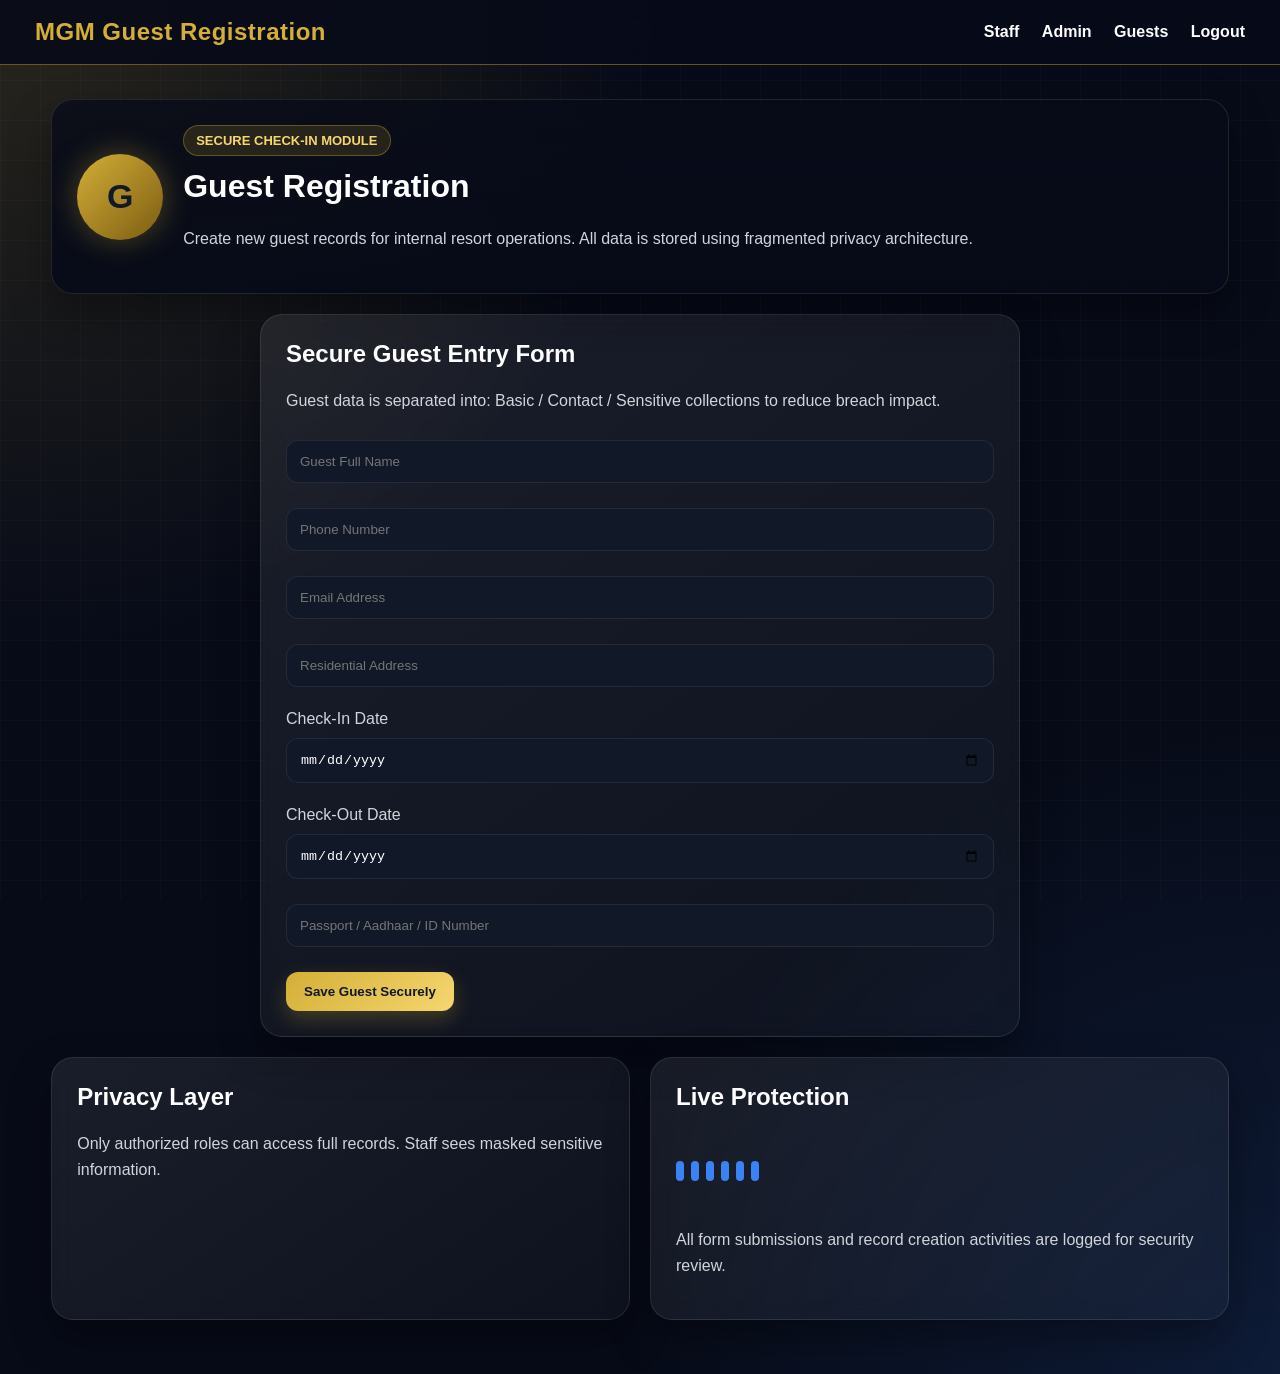
==== templates/add_guest.html @ 6ffce4ae "Initial commit - MGM Secure Guest System" ====
<!DOCTYPE html>
<html>
<head>
<title>Add Guest</title>
<link rel="stylesheet" href="/static/style.css">
</head>
<body>

<div class="navbar">
<div class="logo">MGM Guest Registration</div>
<div>
<a href="/staff">Staff</a>
<a href="/admin">Admin</a>
<a href="/view_guests">Guests</a>
<a href="/logout">Logout</a>
</div>
</div>

<div class="container">

<div class="card profile-card" style="background-image:linear-gradient(rgba(7,11,24,0.78),rgba(7,11,24,0.92)),url('https://images.unsplash.com/photo-1445019980597-93fa8acb246c?auto=format&fit=crop&w=1400&q=80');background-size:cover;background-position:center;">
<div class="profile-avatar">G</div>
<div>
<span class="badge">SECURE CHECK-IN MODULE</span>
<h1>Guest Registration</h1>
<p>
Create new guest records for internal resort operations.
All data is stored using fragmented privacy architecture.
</p>
</div>
</div>

<div class="card" style="max-width:760px;margin:auto;">

<h2>Secure Guest Entry Form</h2>

<p>
Guest data is separated into:
Basic / Contact / Sensitive collections to reduce breach impact.
</p>

<form method="POST">

<input type="text"
name="name"
placeholder="Guest Full Name"
required>

<input type="text"
name="phone"
placeholder="Phone Number"
required>

<input type="email"
name="email"
placeholder="Email Address"
required>

<input type="text"
name="address"
placeholder="Residential Address"
required>

<label>Check-In Date</label>
<input type="date"
name="checkin"
required>

<label>Check-Out Date</label>
<input type="date"
name="checkout"
required>

<input type="text"
name="idproof"
placeholder="Passport / Aadhaar / ID Number"
required>

<button class="btn" type="submit">
Save Guest Securely
</button>

</form>

</div>

<div class="grid">

<div class="card">
<h2>Privacy Layer</h2>
<p>
Only authorized roles can access full records. Staff sees masked sensitive information.
</p>
</div>

<div class="card">
<h2>Live Protection</h2>
<div class="ai-wave">
<span></span><span></span><span></span><span></span><span></span><span></span>
</div>
<p>
All form submissions and record creation activities are logged for security review.
</p>
</div>

</div>

</div>

</body>
</html>
---- static/style.css ----
*{
    box-sizing:border-box;
}

body{
    margin:0;
    padding:0;
    font-family:Arial, Helvetica, sans-serif;
    background:
        radial-gradient(circle at top left, rgba(212,175,55,0.16), transparent 35%),
        radial-gradient(circle at bottom right, rgba(59,130,246,0.14), transparent 35%),
        #070b18;
    color:white;
    min-height:100vh;
}

body::before{
    content:"";
    position:fixed;
    inset:0;
    background-image:
        linear-gradient(rgba(255,255,255,0.025) 1px, transparent 1px),
        linear-gradient(90deg, rgba(255,255,255,0.025) 1px, transparent 1px);
    background-size:40px 40px;
    pointer-events:none;
    z-index:-1;
}

.navbar{
    display:flex;
    justify-content:space-between;
    align-items:center;
    padding:18px 35px;
    background:rgba(7,11,24,0.88);
    border-bottom:1px solid rgba(212,175,55,0.45);
    backdrop-filter:blur(14px);
    position:sticky;
    top:0;
    z-index:10;
}

.logo{
    font-size:24px;
    font-weight:bold;
    color:#d4af37;
    letter-spacing:0.5px;
}

.navbar a{
    color:white;
    text-decoration:none;
    margin-left:18px;
    font-weight:bold;
    position:relative;
}

.navbar a::after{
    content:"";
    position:absolute;
    left:0;
    bottom:-6px;
    width:0;
    height:2px;
    background:#d4af37;
    transition:0.3s;
}

.navbar a:hover{
    color:#d4af37;
}

.navbar a:hover::after{
    width:100%;
}

.container{
    width:92%;
    margin:auto;
    padding:34px 0;
    animation:fadeUp 0.7s ease;
}

.grid{
    display:grid;
    grid-template-columns:repeat(auto-fit,minmax(260px,1fr));
    gap:20px;
    margin-top:20px;
}

.card{
    background:linear-gradient(145deg, rgba(255,255,255,0.08), rgba(255,255,255,0.03));
    border:1px solid rgba(255,255,255,0.10);
    border-radius:22px;
    padding:25px;
    margin-bottom:20px;
    box-shadow:0 18px 40px rgba(0,0,0,0.35);
    backdrop-filter:blur(12px);
    transition:0.35s ease;
    position:relative;
    overflow:hidden;
}

.card::before{
    content:"";
    position:absolute;
    inset:0;
    background:linear-gradient(120deg, transparent, rgba(212,175,55,0.08), transparent);
    transform:translateX(-120%);
    transition:0.6s;
}

.card:hover{
    transform:translateY(-6px);
    border-color:rgba(212,175,55,0.55);
    box-shadow:0 22px 50px rgba(212,175,55,0.12);
}

.card:hover::before{
    transform:translateX(120%);
}

.card h1,
.card h2,
.card h3{
    margin-top:0;
    color:#ffffff;
}

.btn{
    display:inline-block;
    background:linear-gradient(135deg,#d4af37,#f5d76e);
    color:#111827;
    padding:12px 18px;
    border:none;
    border-radius:12px;
    text-decoration:none;
    font-weight:bold;
    cursor:pointer;
    margin-top:10px;
    margin-right:10px;
    transition:0.25s;
    box-shadow:0 8px 20px rgba(212,175,55,0.25);
}

.btn:hover{
    transform:translateY(-3px) scale(1.02);
    box-shadow:0 12px 28px rgba(212,175,55,0.35);
}

input, select{
    width:100%;
    padding:13px;
    margin-top:10px;
    margin-bottom:15px;
    border-radius:12px;
    border:1px solid rgba(255,255,255,0.08);
    outline:none;
    background:#111827;
    color:white;
    transition:0.25s;
}

input:focus, select:focus{
    border-color:#d4af37;
    box-shadow:0 0 0 3px rgba(212,175,55,0.15);
}

label{
    display:block;
    margin-top:8px;
    color:#d1d5db;
}

table{
    width:100%;
    border-collapse:collapse;
    margin-top:15px;
    overflow:hidden;
    border-radius:14px;
}

table th{
    background:#111827;
    color:#d4af37;
    padding:13px;
    text-align:left;
}

table td{
    padding:13px;
    border-bottom:1px solid rgba(255,255,255,0.08);
}

table tr{
    transition:0.25s;
}

table tr:hover{
    background:rgba(212,175,55,0.06);
}

.alert{
    color:#ff5c5c;
    font-weight:bold;
    text-shadow:0 0 10px rgba(255,92,92,0.25);
}

.success{
    color:#22c55e;
    font-weight:bold;
}

p{
    color:#d1d5db;
    line-height:1.6;
}

/* Hero / premium panels */
.hero-panel{
    min-height:70vh;
    display:flex;
    align-items:center;
    justify-content:center;
    text-align:center;
}

.hero-card{
    max-width:900px;
    padding:45px;
}

.hero-title{
    font-size:52px;
    color:#d4af37;
    margin-bottom:16px;
}

.badge{
    display:inline-block;
    padding:7px 12px;
    border-radius:999px;
    background:rgba(212,175,55,0.14);
    color:#f5d76e;
    border:1px solid rgba(212,175,55,0.35);
    font-size:13px;
    font-weight:bold;
    margin-bottom:12px;
}

/* Admin profile */
.profile-card{
    display:flex;
    gap:20px;
    align-items:center;
}

.profile-avatar{
    width:86px;
    height:86px;
    border-radius:50%;
    display:grid;
    place-items:center;
    background:linear-gradient(135deg,#d4af37,#7c5c12);
    color:#111827;
    font-size:34px;
    font-weight:bold;
    box-shadow:0 0 30px rgba(212,175,55,0.35);
}

/* Security dashboard animations */
.soc-banner{
    display:grid;
    grid-template-columns:1fr 280px;
    gap:20px;
    align-items:center;
}

.threat-orb{
    width:190px;
    height:190px;
    border-radius:50%;
    margin:auto;
    background:
        radial-gradient(circle, rgba(34,197,94,0.95) 0 10%, rgba(34,197,94,0.2) 18%, transparent 35%),
        conic-gradient(from 0deg,#22c55e,#d4af37,#ef4444,#22c55e);
    animation:spin 4s linear infinite, pulse 2s ease-in-out infinite;
    display:grid;
    place-items:center;
    box-shadow:0 0 45px rgba(34,197,94,0.35);
}

.threat-orb span{
    width:120px;
    height:120px;
    border-radius:50%;
    background:#070b18;
    display:grid;
    place-items:center;
    color:#d4af37;
    font-weight:bold;
    text-align:center;
}

.scan-line{
    height:4px;
    width:100%;
    background:linear-gradient(90deg, transparent, #22c55e, transparent);
    animation:scan 2s infinite;
    margin-top:18px;
    border-radius:10px;
}

.honeypot-box{
    position:relative;
    min-height:180px;
    display:grid;
    place-items:center;
}

.trap-core{
    width:120px;
    height:120px;
    border-radius:24px;
    background:linear-gradient(145deg, rgba(212,175,55,0.9), rgba(239,68,68,0.9));
    display:grid;
    place-items:center;
    color:#111827;
    font-weight:bold;
    animation:trapPulse 1.6s infinite;
}

.trap-ring{
    position:absolute;
    width:170px;
    height:170px;
    border:2px dashed rgba(212,175,55,0.65);
    border-radius:50%;
    animation:spin 8s linear infinite;
}

.ai-wave{
    height:80px;
    display:flex;
    align-items:center;
    gap:7px;
}

.ai-wave span{
    width:8px;
    height:20px;
    background:#3b82f6;
    border-radius:20px;
    animation:wave 1s infinite ease-in-out;
}

.ai-wave span:nth-child(2){animation-delay:0.1s;}
.ai-wave span:nth-child(3){animation-delay:0.2s;}
.ai-wave span:nth-child(4){animation-delay:0.3s;}
.ai-wave span:nth-child(5){animation-delay:0.4s;}
.ai-wave span:nth-child(6){animation-delay:0.5s;}

.metric{
    font-size:42px;
    margin:8px 0;
}

.risk-critical{
    border-color:rgba(239,68,68,0.55);
    box-shadow:0 18px 45px rgba(239,68,68,0.12);
}

.risk-high{
    border-color:rgba(245,158,11,0.55);
}

.risk-safe{
    border-color:rgba(34,197,94,0.45);
}

@keyframes fadeUp{
    from{
        opacity:0;
        transform:translateY(18px);
    }
    to{
        opacity:1;
        transform:translateY(0);
    }
}

@keyframes spin{
    to{
        transform:rotate(360deg);
    }
}

@keyframes pulse{
    0%,100%{
        filter:brightness(1);
        transform:scale(1);
    }
    50%{
        filter:brightness(1.25);
        transform:scale(1.04);
    }
}

@keyframes scan{
    0%{
        transform:translateX(-60%);
        opacity:0;
    }
    50%{
        opacity:1;
    }
    100%{
        transform:translateX(60%);
        opacity:0;
    }
}

@keyframes trapPulse{
    0%,100%{
        transform:scale(1);
        box-shadow:0 0 20px rgba(239,68,68,0.25);
    }
    50%{
        transform:scale(1.08);
        box-shadow:0 0 35px rgba(239,68,68,0.45);
    }
}

@keyframes wave{
    0%,100%{
        height:18px;
        background:#3b82f6;
    }
    50%{
        height:65px;
        background:#d4af37;
    }
}

@media(max-width:768px){
    .navbar{
        flex-direction:column;
        gap:10px;
    }

    .container{
        width:95%;
    }

    .card{
        padding:18px;
    }

    .hero-title{
        font-size:36px;
    }

    .soc-banner{
        grid-template-columns:1fr;
    }

    .profile-card{
        flex-direction:column;
        text-align:center;
    }
}
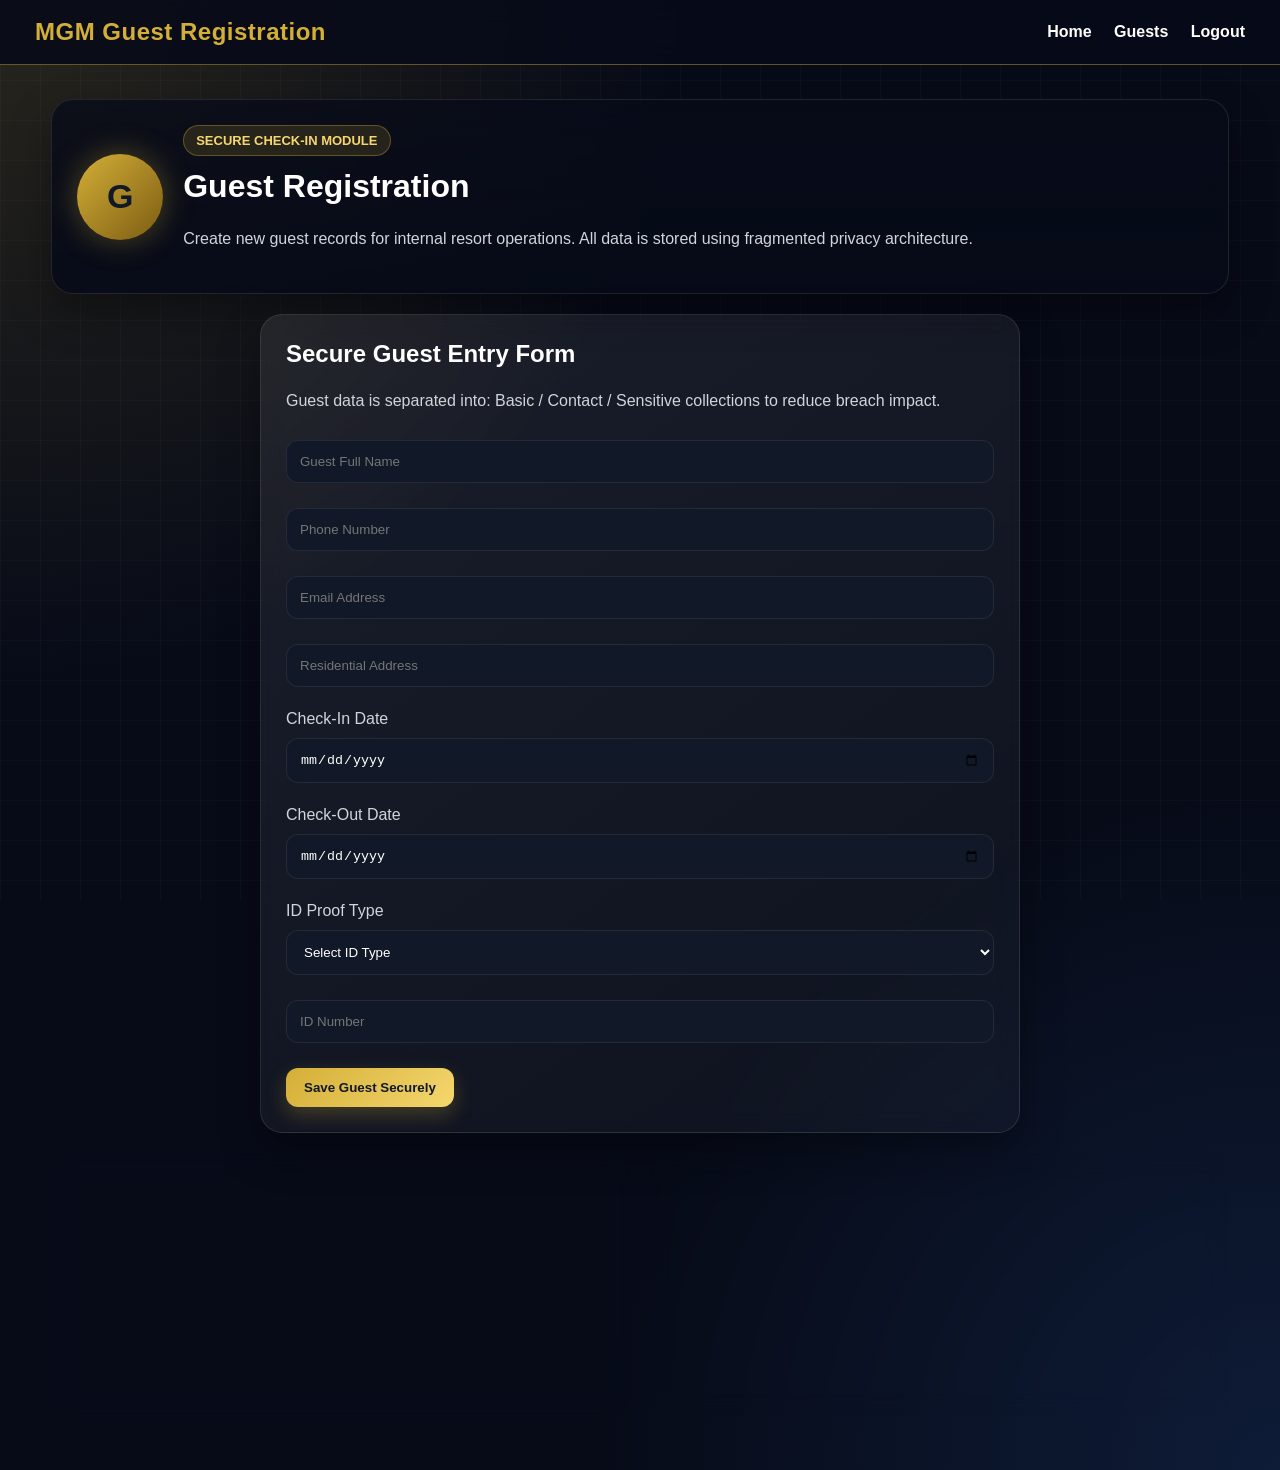
==== commit 90febd38: "Add MFA, encryption, CSRF, RBAC, honeypot, tests, Docker & docs" ====
--- a/templates/add_guest.html
+++ b/templates/add_guest.html
@@ -9,8 +9,7 @@
 <div class="navbar">
 <div class="logo">MGM Guest Registration</div>
 <div>
-<a href="/staff">Staff</a>
-<a href="/admin">Admin</a>
+<a href="/dashboard">Home</a>
 <a href="/view_guests">Guests</a>
 <a href="/logout">Logout</a>
 </div>
@@ -40,6 +39,7 @@
 </p>
 
 <form method="POST">
+<input type="hidden" name="csrf_token" value="{{ csrf_token() }}">
 
 <input type="text"
 name="name"
@@ -71,9 +71,19 @@
 name="checkout"
 required>
 
+<label>ID Proof Type</label>
+<select name="idproof_type" required>
+<option value="">Select ID Type</option>
+<option value="Passport">Passport</option>
+<option value="Aadhaar">Aadhaar</option>
+<option value="Driving License">Driving License</option>
+<option value="Voter ID">Voter ID</option>
+<option value="PAN Card">PAN Card</option>
+</select>
+
 <input type="text"
 name="idproof"
-placeholder="Passport / Aadhaar / ID Number"
+placeholder="ID Number"
 required>
 
 <button class="btn" type="submit">
